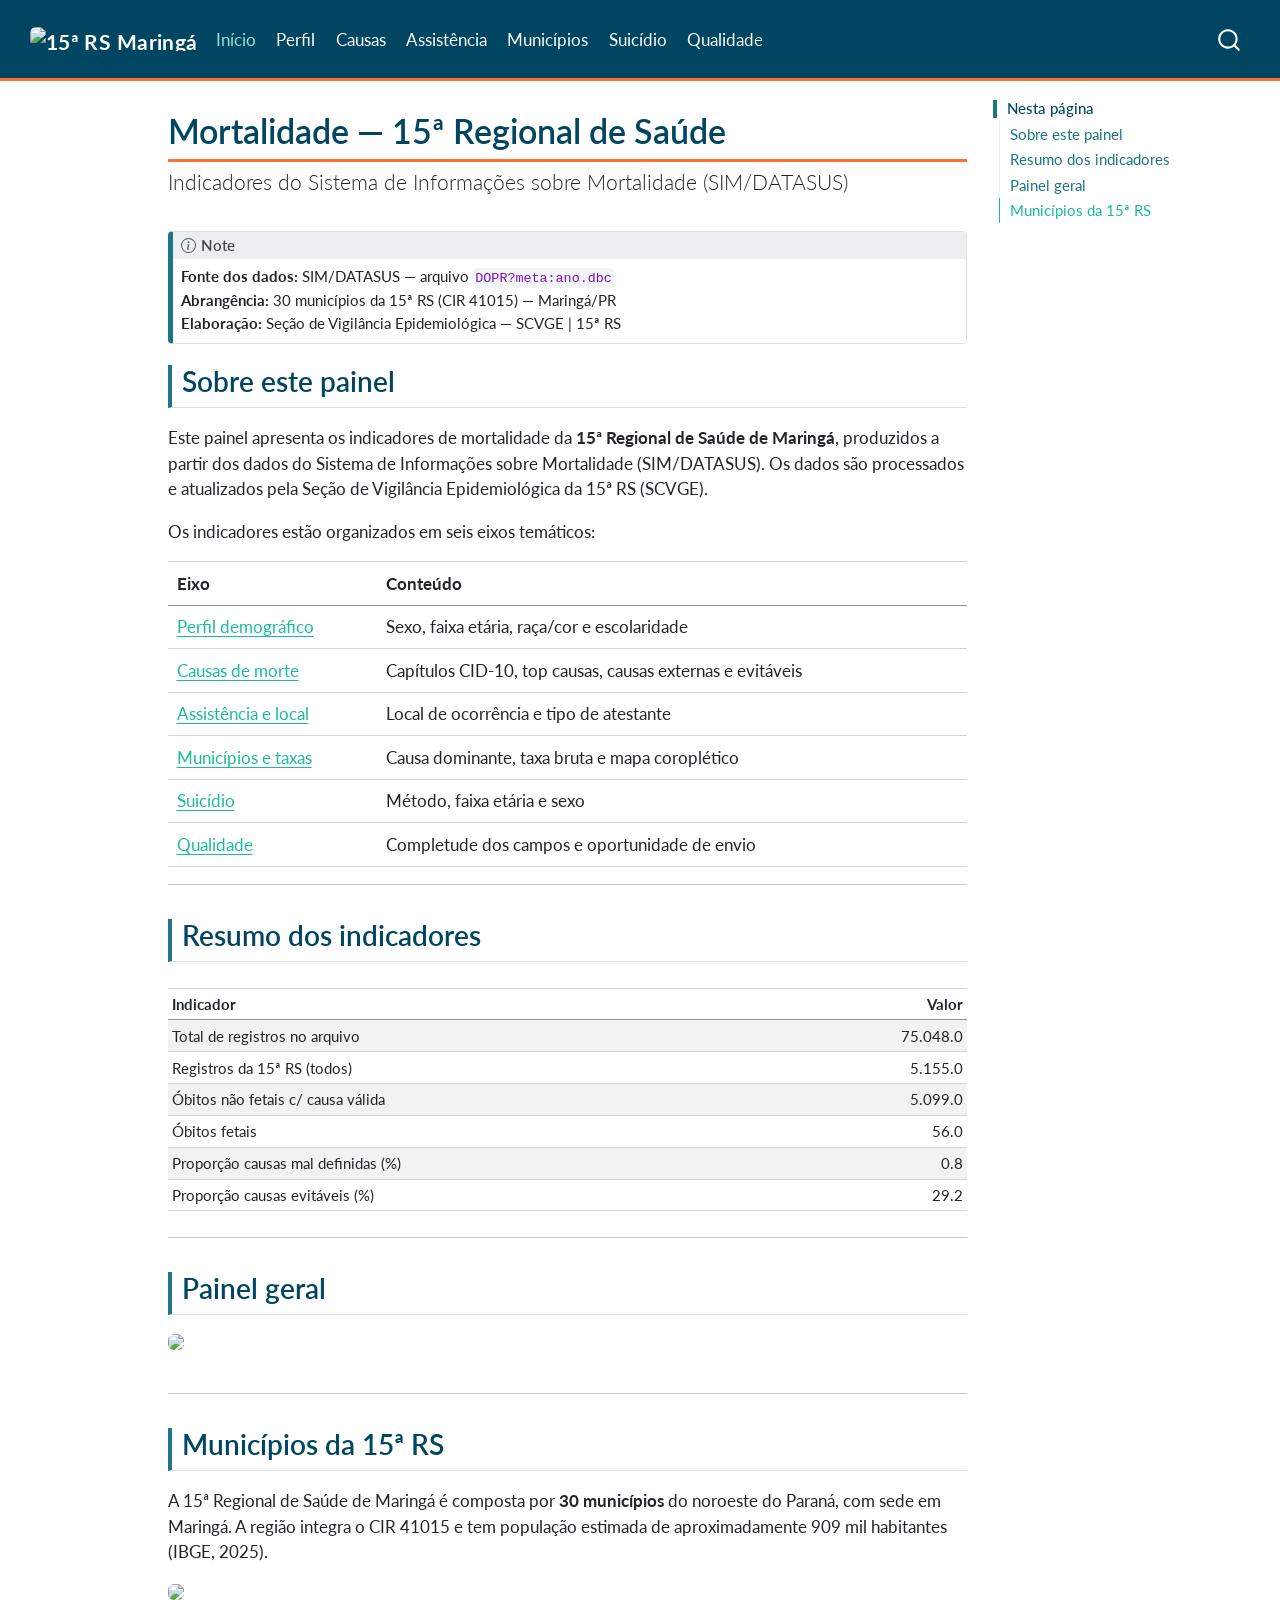
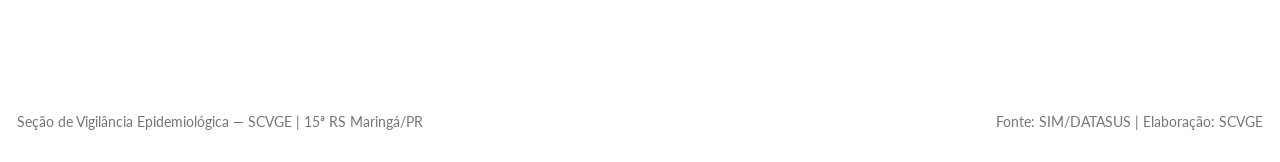
==== docs/index.html @ 686b9755 "Adiciona site renderizado — docs/" ====
<!DOCTYPE html>
<html xmlns="http://www.w3.org/1999/xhtml" lang="en" xml:lang="en"><head>

<meta charset="utf-8">
<meta name="generator" content="quarto-1.8.27">

<meta name="viewport" content="width=device-width, initial-scale=1.0, user-scalable=yes">


<title>Mortalidade — 15ª Regional de Saúde – SIM — 15ª RS Maringá</title>
<style>
code{white-space: pre-wrap;}
span.smallcaps{font-variant: small-caps;}
div.columns{display: flex; gap: min(4vw, 1.5em);}
div.column{flex: auto; overflow-x: auto;}
div.hanging-indent{margin-left: 1.5em; text-indent: -1.5em;}
ul.task-list{list-style: none;}
ul.task-list li input[type="checkbox"] {
  width: 0.8em;
  margin: 0 0.8em 0.2em -1em; /* quarto-specific, see https://github.com/quarto-dev/quarto-cli/issues/4556 */ 
  vertical-align: middle;
}
</style>


<script src="site_libs/quarto-nav/quarto-nav.js"></script>
<script src="site_libs/quarto-nav/headroom.min.js"></script>
<script src="site_libs/clipboard/clipboard.min.js"></script>
<script src="site_libs/quarto-search/autocomplete.umd.js"></script>
<script src="site_libs/quarto-search/fuse.min.js"></script>
<script src="site_libs/quarto-search/quarto-search.js"></script>
<meta name="quarto:offset" content="./">
<link href="./assets/favicon.png" rel="icon" type="image/png">
<script src="site_libs/quarto-html/quarto.js" type="module"></script>
<script src="site_libs/quarto-html/tabsets/tabsets.js" type="module"></script>
<script src="site_libs/quarto-html/axe/axe-check.js" type="module"></script>
<script src="site_libs/quarto-html/popper.min.js"></script>
<script src="site_libs/quarto-html/tippy.umd.min.js"></script>
<script src="site_libs/quarto-html/anchor.min.js"></script>
<link href="site_libs/quarto-html/tippy.css" rel="stylesheet">
<link href="site_libs/quarto-html/quarto-syntax-highlighting-ed96de9b727972fe78a7b5d16c58bf87.css" rel="stylesheet" id="quarto-text-highlighting-styles">
<script src="site_libs/bootstrap/bootstrap.min.js"></script>
<link href="site_libs/bootstrap/bootstrap-icons.css" rel="stylesheet">
<link href="site_libs/bootstrap/bootstrap-e845584784f8e2a905e6efd226bb7432.min.css" rel="stylesheet" append-hash="true" id="quarto-bootstrap" data-mode="light">
<script id="quarto-search-options" type="application/json">{
  "location": "navbar",
  "copy-button": false,
  "collapse-after": 3,
  "panel-placement": "end",
  "type": "overlay",
  "limit": 50,
  "keyboard-shortcut": [
    "f",
    "/",
    "s"
  ],
  "show-item-context": false,
  "language": {
    "search-no-results-text": "No results",
    "search-matching-documents-text": "matching documents",
    "search-copy-link-title": "Copy link to search",
    "search-hide-matches-text": "Hide additional matches",
    "search-more-match-text": "more match in this document",
    "search-more-matches-text": "more matches in this document",
    "search-clear-button-title": "Clear",
    "search-text-placeholder": "",
    "search-detached-cancel-button-title": "Cancel",
    "search-submit-button-title": "Submit",
    "search-label": "Search"
  }
}</script>
<style>html{ scroll-behavior: smooth; }</style>


<link rel="stylesheet" href="assets/custom.css">
</head>

<body class="nav-fixed quarto-light">

<div id="quarto-search-results"></div>
  <header id="quarto-header" class="headroom fixed-top">
    <nav class="navbar navbar-expand-lg " data-bs-theme="dark">
      <div class="navbar-container container-fluid">
      <div class="navbar-brand-container mx-auto">
    <a href="./index.html" class="navbar-brand navbar-brand-logo">
    <img src="./assets/logo.png" alt="15ª RS Maringá" class="navbar-logo light-content">
    <img src="./assets/logo.png" alt="15ª RS Maringá" class="navbar-logo dark-content">
    </a>
  </div>
            <div id="quarto-search" class="" title="Search"></div>
          <button class="navbar-toggler" type="button" data-bs-toggle="collapse" data-bs-target="#navbarCollapse" aria-controls="navbarCollapse" role="menu" aria-expanded="false" aria-label="Toggle navigation" onclick="if (window.quartoToggleHeadroom) { window.quartoToggleHeadroom(); }">
  <span class="navbar-toggler-icon"></span>
</button>
          <div class="collapse navbar-collapse" id="navbarCollapse">
            <ul class="navbar-nav navbar-nav-scroll me-auto">
  <li class="nav-item">
    <a class="nav-link active" href="./index.html" aria-current="page"> 
<span class="menu-text">Início</span></a>
  </li>  
  <li class="nav-item">
    <a class="nav-link" href="./demografico.html"> 
<span class="menu-text">Perfil</span></a>
  </li>  
  <li class="nav-item">
    <a class="nav-link" href="./causas.html"> 
<span class="menu-text">Causas</span></a>
  </li>  
  <li class="nav-item">
    <a class="nav-link" href="./assistencia.html"> 
<span class="menu-text">Assistência</span></a>
  </li>  
  <li class="nav-item">
    <a class="nav-link" href="./municipios.html"> 
<span class="menu-text">Municípios</span></a>
  </li>  
  <li class="nav-item">
    <a class="nav-link" href="./suicidio.html"> 
<span class="menu-text">Suicídio</span></a>
  </li>  
  <li class="nav-item">
    <a class="nav-link" href="./qualidade.html"> 
<span class="menu-text">Qualidade</span></a>
  </li>  
</ul>
          </div> <!-- /navcollapse -->
            <div class="quarto-navbar-tools">
</div>
      </div> <!-- /container-fluid -->
    </nav>
</header>
<!-- content -->
<div id="quarto-content" class="quarto-container page-columns page-rows-contents page-layout-article page-navbar">
<!-- sidebar -->
<!-- margin-sidebar -->
    <div id="quarto-margin-sidebar" class="sidebar margin-sidebar">
        <nav id="TOC" role="doc-toc" class="toc-active">
    <h2 id="toc-title">Nesta página</h2>
   
  <ul class="collapse">
  <li><a href="#sobre-este-painel" id="toc-sobre-este-painel" class="nav-link active" data-scroll-target="#sobre-este-painel">Sobre este painel</a></li>
  <li><a href="#resumo-dos-indicadores" id="toc-resumo-dos-indicadores" class="nav-link" data-scroll-target="#resumo-dos-indicadores">Resumo dos indicadores</a></li>
  <li><a href="#painel-geral" id="toc-painel-geral" class="nav-link" data-scroll-target="#painel-geral">Painel geral</a></li>
  <li><a href="#municípios-da-15ª-rs" id="toc-municípios-da-15ª-rs" class="nav-link" data-scroll-target="#municípios-da-15ª-rs">Municípios da 15ª RS</a></li>
  </ul>
</nav>
    </div>
<!-- main -->
<main class="content" id="quarto-document-content">

<header id="title-block-header" class="quarto-title-block default">
<div class="quarto-title">
<h1 class="title">Mortalidade — 15ª Regional de Saúde</h1>
<p class="subtitle lead">Indicadores do Sistema de Informações sobre Mortalidade (SIM/DATASUS)</p>
</div>



<div class="quarto-title-meta">

    
  
    
  </div>
  


</header>


<div class="callout callout-style-default callout-note callout-titled">
<div class="callout-header d-flex align-content-center">
<div class="callout-icon-container">
<i class="callout-icon"></i>
</div>
<div class="callout-title-container flex-fill">
Note
</div>
</div>
<div class="callout-body-container callout-body">
<p><strong>Fonte dos dados:</strong> SIM/DATASUS — arquivo <code>DOPR?meta:ano.dbc</code><br>
<strong>Abrangência:</strong> 30 municípios da 15ª RS (CIR 41015) — Maringá/PR<br>
<strong>Elaboração:</strong> Seção de Vigilância Epidemiológica — SCVGE | 15ª RS</p>
</div>
</div>
<section id="sobre-este-painel" class="level2">
<h2 class="anchored" data-anchor-id="sobre-este-painel">Sobre este painel</h2>
<p>Este painel apresenta os indicadores de mortalidade da <strong>15ª Regional de Saúde de Maringá</strong>, produzidos a partir dos dados do Sistema de Informações sobre Mortalidade (SIM/DATASUS). Os dados são processados e atualizados pela Seção de Vigilância Epidemiológica da 15ª RS (SCVGE).</p>
<p>Os indicadores estão organizados em seis eixos temáticos:</p>
<table class="caption-top table">
<thead>
<tr class="header">
<th>Eixo</th>
<th>Conteúdo</th>
</tr>
</thead>
<tbody>
<tr class="odd">
<td><a href="./demografico.html">Perfil demográfico</a></td>
<td>Sexo, faixa etária, raça/cor e escolaridade</td>
</tr>
<tr class="even">
<td><a href="./causas.html">Causas de morte</a></td>
<td>Capítulos CID-10, top causas, causas externas e evitáveis</td>
</tr>
<tr class="odd">
<td><a href="./assistencia.html">Assistência e local</a></td>
<td>Local de ocorrência e tipo de atestante</td>
</tr>
<tr class="even">
<td><a href="./municipios.html">Municípios e taxas</a></td>
<td>Causa dominante, taxa bruta e mapa coroplético</td>
</tr>
<tr class="odd">
<td><a href="./suicidio.html">Suicídio</a></td>
<td>Método, faixa etária e sexo</td>
</tr>
<tr class="even">
<td><a href="./qualidade.html">Qualidade</a></td>
<td>Completude dos campos e oportunidade de envio</td>
</tr>
</tbody>
</table>
<hr>
</section>
<section id="resumo-dos-indicadores" class="level2">
<h2 class="anchored" data-anchor-id="resumo-dos-indicadores">Resumo dos indicadores</h2>
<div class="cell">
<div class="cell-output-display">
<table class="caption-top table table-sm table-striped small">
<thead>
<tr class="header">
<th style="text-align: left;">Indicador</th>
<th style="text-align: right;">Valor</th>
</tr>
</thead>
<tbody>
<tr class="odd">
<td style="text-align: left;">Total de registros no arquivo</td>
<td style="text-align: right;">75.048.0</td>
</tr>
<tr class="even">
<td style="text-align: left;">Registros da 15ª RS (todos)</td>
<td style="text-align: right;">5.155.0</td>
</tr>
<tr class="odd">
<td style="text-align: left;">Óbitos não fetais c/ causa válida</td>
<td style="text-align: right;">5.099.0</td>
</tr>
<tr class="even">
<td style="text-align: left;">Óbitos fetais</td>
<td style="text-align: right;">56.0</td>
</tr>
<tr class="odd">
<td style="text-align: left;">Proporção causas mal definidas (%)</td>
<td style="text-align: right;">0.8</td>
</tr>
<tr class="even">
<td style="text-align: left;">Proporção causas evitáveis (%)</td>
<td style="text-align: right;">29.2</td>
</tr>
</tbody>
</table>
</div>
</div>
<hr>
</section>
<section id="painel-geral" class="level2">
<h2 class="anchored" data-anchor-id="painel-geral">Painel geral</h2>
<div class="cell">
<div class="cell-output-display">
<div>
<figure class="figure">
<p><img src="../SIM/outputs/g00_painel_resumo_2025.png" class="img-fluid figure-img" width="1800"></p>
</figure>
</div>
</div>
</div>
<hr>
</section>
<section id="municípios-da-15ª-rs" class="level2">
<h2 class="anchored" data-anchor-id="municípios-da-15ª-rs">Municípios da 15ª RS</h2>
<p>A 15ª Regional de Saúde de Maringá é composta por <strong>30 municípios</strong> do noroeste do Paraná, com sede em Maringá. A região integra o CIR 41015 e tem população estimada de aproximadamente 909 mil habitantes (IBGE, 2025).</p>
<div class="cell">
<div class="cell-output-display">
<div>
<figure class="figure">
<p><img src="../SIM/outputs/mapa_causabas_15rs_2025.png" class="img-fluid figure-img" width="1600"></p>
</figure>
</div>
</div>
</div>


</section>

</main> <!-- /main -->
<script id="quarto-html-after-body" type="application/javascript">
  window.document.addEventListener("DOMContentLoaded", function (event) {
    const icon = "";
    const anchorJS = new window.AnchorJS();
    anchorJS.options = {
      placement: 'right',
      icon: icon
    };
    anchorJS.add('.anchored');
    const isCodeAnnotation = (el) => {
      for (const clz of el.classList) {
        if (clz.startsWith('code-annotation-')) {                     
          return true;
        }
      }
      return false;
    }
    const onCopySuccess = function(e) {
      // button target
      const button = e.trigger;
      // don't keep focus
      button.blur();
      // flash "checked"
      button.classList.add('code-copy-button-checked');
      var currentTitle = button.getAttribute("title");
      button.setAttribute("title", "Copied!");
      let tooltip;
      if (window.bootstrap) {
        button.setAttribute("data-bs-toggle", "tooltip");
        button.setAttribute("data-bs-placement", "left");
        button.setAttribute("data-bs-title", "Copied!");
        tooltip = new bootstrap.Tooltip(button, 
          { trigger: "manual", 
            customClass: "code-copy-button-tooltip",
            offset: [0, -8]});
        tooltip.show();    
      }
      setTimeout(function() {
        if (tooltip) {
          tooltip.hide();
          button.removeAttribute("data-bs-title");
          button.removeAttribute("data-bs-toggle");
          button.removeAttribute("data-bs-placement");
        }
        button.setAttribute("title", currentTitle);
        button.classList.remove('code-copy-button-checked');
      }, 1000);
      // clear code selection
      e.clearSelection();
    }
    const getTextToCopy = function(trigger) {
      const outerScaffold = trigger.parentElement.cloneNode(true);
      const codeEl = outerScaffold.querySelector('code');
      for (const childEl of codeEl.children) {
        if (isCodeAnnotation(childEl)) {
          childEl.remove();
        }
      }
      return codeEl.innerText;
    }
    const clipboard = new window.ClipboardJS('.code-copy-button:not([data-in-quarto-modal])', {
      text: getTextToCopy
    });
    clipboard.on('success', onCopySuccess);
    if (window.document.getElementById('quarto-embedded-source-code-modal')) {
      const clipboardModal = new window.ClipboardJS('.code-copy-button[data-in-quarto-modal]', {
        text: getTextToCopy,
        container: window.document.getElementById('quarto-embedded-source-code-modal')
      });
      clipboardModal.on('success', onCopySuccess);
    }
      var localhostRegex = new RegExp(/^(?:http|https):\/\/localhost\:?[0-9]*\//);
      var mailtoRegex = new RegExp(/^mailto:/);
        var filterRegex = new RegExp('/' + window.location.host + '/');
      var isInternal = (href) => {
          return filterRegex.test(href) || localhostRegex.test(href) || mailtoRegex.test(href);
      }
      // Inspect non-navigation links and adorn them if external
     var links = window.document.querySelectorAll('a[href]:not(.nav-link):not(.navbar-brand):not(.toc-action):not(.sidebar-link):not(.sidebar-item-toggle):not(.pagination-link):not(.no-external):not([aria-hidden]):not(.dropdown-item):not(.quarto-navigation-tool):not(.about-link)');
      for (var i=0; i<links.length; i++) {
        const link = links[i];
        if (!isInternal(link.href)) {
          // undo the damage that might have been done by quarto-nav.js in the case of
          // links that we want to consider external
          if (link.dataset.originalHref !== undefined) {
            link.href = link.dataset.originalHref;
          }
        }
      }
    function tippyHover(el, contentFn, onTriggerFn, onUntriggerFn) {
      const config = {
        allowHTML: true,
        maxWidth: 500,
        delay: 100,
        arrow: false,
        appendTo: function(el) {
            return el.parentElement;
        },
        interactive: true,
        interactiveBorder: 10,
        theme: 'quarto',
        placement: 'bottom-start',
      };
      if (contentFn) {
        config.content = contentFn;
      }
      if (onTriggerFn) {
        config.onTrigger = onTriggerFn;
      }
      if (onUntriggerFn) {
        config.onUntrigger = onUntriggerFn;
      }
      window.tippy(el, config); 
    }
    const noterefs = window.document.querySelectorAll('a[role="doc-noteref"]');
    for (var i=0; i<noterefs.length; i++) {
      const ref = noterefs[i];
      tippyHover(ref, function() {
        // use id or data attribute instead here
        let href = ref.getAttribute('data-footnote-href') || ref.getAttribute('href');
        try { href = new URL(href).hash; } catch {}
        const id = href.replace(/^#\/?/, "");
        const note = window.document.getElementById(id);
        if (note) {
          return note.innerHTML;
        } else {
          return "";
        }
      });
    }
    const xrefs = window.document.querySelectorAll('a.quarto-xref');
    const processXRef = (id, note) => {
      // Strip column container classes
      const stripColumnClz = (el) => {
        el.classList.remove("page-full", "page-columns");
        if (el.children) {
          for (const child of el.children) {
            stripColumnClz(child);
          }
        }
      }
      stripColumnClz(note)
      if (id === null || id.startsWith('sec-')) {
        // Special case sections, only their first couple elements
        const container = document.createElement("div");
        if (note.children && note.children.length > 2) {
          container.appendChild(note.children[0].cloneNode(true));
          for (let i = 1; i < note.children.length; i++) {
            const child = note.children[i];
            if (child.tagName === "P" && child.innerText === "") {
              continue;
            } else {
              container.appendChild(child.cloneNode(true));
              break;
            }
          }
          if (window.Quarto?.typesetMath) {
            window.Quarto.typesetMath(container);
          }
          return container.innerHTML
        } else {
          if (window.Quarto?.typesetMath) {
            window.Quarto.typesetMath(note);
          }
          return note.innerHTML;
        }
      } else {
        // Remove any anchor links if they are present
        const anchorLink = note.querySelector('a.anchorjs-link');
        if (anchorLink) {
          anchorLink.remove();
        }
        if (window.Quarto?.typesetMath) {
          window.Quarto.typesetMath(note);
        }
        if (note.classList.contains("callout")) {
          return note.outerHTML;
        } else {
          return note.innerHTML;
        }
      }
    }
    for (var i=0; i<xrefs.length; i++) {
      const xref = xrefs[i];
      tippyHover(xref, undefined, function(instance) {
        instance.disable();
        let url = xref.getAttribute('href');
        let hash = undefined; 
        if (url.startsWith('#')) {
          hash = url;
        } else {
          try { hash = new URL(url).hash; } catch {}
        }
        if (hash) {
          const id = hash.replace(/^#\/?/, "");
          const note = window.document.getElementById(id);
          if (note !== null) {
            try {
              const html = processXRef(id, note.cloneNode(true));
              instance.setContent(html);
            } finally {
              instance.enable();
              instance.show();
            }
          } else {
            // See if we can fetch this
            fetch(url.split('#')[0])
            .then(res => res.text())
            .then(html => {
              const parser = new DOMParser();
              const htmlDoc = parser.parseFromString(html, "text/html");
              const note = htmlDoc.getElementById(id);
              if (note !== null) {
                const html = processXRef(id, note);
                instance.setContent(html);
              } 
            }).finally(() => {
              instance.enable();
              instance.show();
            });
          }
        } else {
          // See if we can fetch a full url (with no hash to target)
          // This is a special case and we should probably do some content thinning / targeting
          fetch(url)
          .then(res => res.text())
          .then(html => {
            const parser = new DOMParser();
            const htmlDoc = parser.parseFromString(html, "text/html");
            const note = htmlDoc.querySelector('main.content');
            if (note !== null) {
              // This should only happen for chapter cross references
              // (since there is no id in the URL)
              // remove the first header
              if (note.children.length > 0 && note.children[0].tagName === "HEADER") {
                note.children[0].remove();
              }
              const html = processXRef(null, note);
              instance.setContent(html);
            } 
          }).finally(() => {
            instance.enable();
            instance.show();
          });
        }
      }, function(instance) {
      });
    }
        let selectedAnnoteEl;
        const selectorForAnnotation = ( cell, annotation) => {
          let cellAttr = 'data-code-cell="' + cell + '"';
          let lineAttr = 'data-code-annotation="' +  annotation + '"';
          const selector = 'span[' + cellAttr + '][' + lineAttr + ']';
          return selector;
        }
        const selectCodeLines = (annoteEl) => {
          const doc = window.document;
          const targetCell = annoteEl.getAttribute("data-target-cell");
          const targetAnnotation = annoteEl.getAttribute("data-target-annotation");
          const annoteSpan = window.document.querySelector(selectorForAnnotation(targetCell, targetAnnotation));
          const lines = annoteSpan.getAttribute("data-code-lines").split(",");
          const lineIds = lines.map((line) => {
            return targetCell + "-" + line;
          })
          let top = null;
          let height = null;
          let parent = null;
          if (lineIds.length > 0) {
              //compute the position of the single el (top and bottom and make a div)
              const el = window.document.getElementById(lineIds[0]);
              top = el.offsetTop;
              height = el.offsetHeight;
              parent = el.parentElement.parentElement;
            if (lineIds.length > 1) {
              const lastEl = window.document.getElementById(lineIds[lineIds.length - 1]);
              const bottom = lastEl.offsetTop + lastEl.offsetHeight;
              height = bottom - top;
            }
            if (top !== null && height !== null && parent !== null) {
              // cook up a div (if necessary) and position it 
              let div = window.document.getElementById("code-annotation-line-highlight");
              if (div === null) {
                div = window.document.createElement("div");
                div.setAttribute("id", "code-annotation-line-highlight");
                div.style.position = 'absolute';
                parent.appendChild(div);
              }
              div.style.top = top - 2 + "px";
              div.style.height = height + 4 + "px";
              div.style.left = 0;
              let gutterDiv = window.document.getElementById("code-annotation-line-highlight-gutter");
              if (gutterDiv === null) {
                gutterDiv = window.document.createElement("div");
                gutterDiv.setAttribute("id", "code-annotation-line-highlight-gutter");
                gutterDiv.style.position = 'absolute';
                const codeCell = window.document.getElementById(targetCell);
                const gutter = codeCell.querySelector('.code-annotation-gutter');
                gutter.appendChild(gutterDiv);
              }
              gutterDiv.style.top = top - 2 + "px";
              gutterDiv.style.height = height + 4 + "px";
            }
            selectedAnnoteEl = annoteEl;
          }
        };
        const unselectCodeLines = () => {
          const elementsIds = ["code-annotation-line-highlight", "code-annotation-line-highlight-gutter"];
          elementsIds.forEach((elId) => {
            const div = window.document.getElementById(elId);
            if (div) {
              div.remove();
            }
          });
          selectedAnnoteEl = undefined;
        };
          // Handle positioning of the toggle
      window.addEventListener(
        "resize",
        throttle(() => {
          elRect = undefined;
          if (selectedAnnoteEl) {
            selectCodeLines(selectedAnnoteEl);
          }
        }, 10)
      );
      function throttle(fn, ms) {
      let throttle = false;
      let timer;
        return (...args) => {
          if(!throttle) { // first call gets through
              fn.apply(this, args);
              throttle = true;
          } else { // all the others get throttled
              if(timer) clearTimeout(timer); // cancel #2
              timer = setTimeout(() => {
                fn.apply(this, args);
                timer = throttle = false;
              }, ms);
          }
        };
      }
        // Attach click handler to the DT
        const annoteDls = window.document.querySelectorAll('dt[data-target-cell]');
        for (const annoteDlNode of annoteDls) {
          annoteDlNode.addEventListener('click', (event) => {
            const clickedEl = event.target;
            if (clickedEl !== selectedAnnoteEl) {
              unselectCodeLines();
              const activeEl = window.document.querySelector('dt[data-target-cell].code-annotation-active');
              if (activeEl) {
                activeEl.classList.remove('code-annotation-active');
              }
              selectCodeLines(clickedEl);
              clickedEl.classList.add('code-annotation-active');
            } else {
              // Unselect the line
              unselectCodeLines();
              clickedEl.classList.remove('code-annotation-active');
            }
          });
        }
    const findCites = (el) => {
      const parentEl = el.parentElement;
      if (parentEl) {
        const cites = parentEl.dataset.cites;
        if (cites) {
          return {
            el,
            cites: cites.split(' ')
          };
        } else {
          return findCites(el.parentElement)
        }
      } else {
        return undefined;
      }
    };
    var bibliorefs = window.document.querySelectorAll('a[role="doc-biblioref"]');
    for (var i=0; i<bibliorefs.length; i++) {
      const ref = bibliorefs[i];
      const citeInfo = findCites(ref);
      if (citeInfo) {
        tippyHover(citeInfo.el, function() {
          var popup = window.document.createElement('div');
          citeInfo.cites.forEach(function(cite) {
            var citeDiv = window.document.createElement('div');
            citeDiv.classList.add('hanging-indent');
            citeDiv.classList.add('csl-entry');
            var biblioDiv = window.document.getElementById('ref-' + cite);
            if (biblioDiv) {
              citeDiv.innerHTML = biblioDiv.innerHTML;
            }
            popup.appendChild(citeDiv);
          });
          return popup.innerHTML;
        });
      }
    }
  });
  </script>
</div> <!-- /content -->
<footer class="footer">
  <div class="nav-footer">
    <div class="nav-footer-left">
<p>Seção de Vigilância Epidemiológica — SCVGE | 15ª RS Maringá/PR</p>
</div>   
    <div class="nav-footer-center">
      &nbsp;
    </div>
    <div class="nav-footer-right">
<p>Fonte: SIM/DATASUS | Elaboração: SCVGE</p>
</div>
  </div>
</footer>




<script src="site_libs/quarto-html/zenscroll-min.js"></script>
</body></html>
---- docs/site_libs/quarto-html/tippy.css ----
.tippy-box[data-animation=fade][data-state=hidden]{opacity:0}[data-tippy-root]{max-width:calc(100vw - 10px)}.tippy-box{position:relative;background-color:#333;color:#fff;border-radius:4px;font-size:14px;line-height:1.4;white-space:normal;outline:0;transition-property:transform,visibility,opacity}.tippy-box[data-placement^=top]>.tippy-arrow{bottom:0}.tippy-box[data-placement^=top]>.tippy-arrow:before{bottom:-7px;left:0;border-width:8px 8px 0;border-top-color:initial;transform-origin:center top}.tippy-box[data-placement^=bottom]>.tippy-arrow{top:0}.tippy-box[data-placement^=bottom]>.tippy-arrow:before{top:-7px;left:0;border-width:0 8px 8px;border-bottom-color:initial;transform-origin:center bottom}.tippy-box[data-placement^=left]>.tippy-arrow{right:0}.tippy-box[data-placement^=left]>.tippy-arrow:before{border-width:8px 0 8px 8px;border-left-color:initial;right:-7px;transform-origin:center left}.tippy-box[data-placement^=right]>.tippy-arrow{left:0}.tippy-box[data-placement^=right]>.tippy-arrow:before{left:-7px;border-width:8px 8px 8px 0;border-right-color:initial;transform-origin:center right}.tippy-box[data-inertia][data-state=visible]{transition-timing-function:cubic-bezier(.54,1.5,.38,1.11)}.tippy-arrow{width:16px;height:16px;color:#333}.tippy-arrow:before{content:"";position:absolute;border-color:transparent;border-style:solid}.tippy-content{position:relative;padding:5px 9px;z-index:1}
---- docs/site_libs/quarto-html/quarto-syntax-highlighting-ed96de9b727972fe78a7b5d16c58bf87.css ----
/* quarto syntax highlight colors */
:root {
  --quarto-hl-ot-color: #003B4F;
  --quarto-hl-at-color: #657422;
  --quarto-hl-ss-color: #20794D;
  --quarto-hl-an-color: #5E5E5E;
  --quarto-hl-fu-color: #4758AB;
  --quarto-hl-st-color: #20794D;
  --quarto-hl-cf-color: #003B4F;
  --quarto-hl-op-color: #5E5E5E;
  --quarto-hl-er-color: #AD0000;
  --quarto-hl-bn-color: #AD0000;
  --quarto-hl-al-color: #AD0000;
  --quarto-hl-va-color: #111111;
  --quarto-hl-bu-color: inherit;
  --quarto-hl-ex-color: inherit;
  --quarto-hl-pp-color: #AD0000;
  --quarto-hl-in-color: #5E5E5E;
  --quarto-hl-vs-color: #20794D;
  --quarto-hl-wa-color: #5E5E5E;
  --quarto-hl-do-color: #5E5E5E;
  --quarto-hl-im-color: #00769E;
  --quarto-hl-ch-color: #20794D;
  --quarto-hl-dt-color: #AD0000;
  --quarto-hl-fl-color: #AD0000;
  --quarto-hl-co-color: #5E5E5E;
  --quarto-hl-cv-color: #5E5E5E;
  --quarto-hl-cn-color: #8f5902;
  --quarto-hl-sc-color: #5E5E5E;
  --quarto-hl-dv-color: #AD0000;
  --quarto-hl-kw-color: #003B4F;
}

/* other quarto variables */
:root {
  --quarto-font-monospace: SFMono-Regular, Menlo, Monaco, Consolas, "Liberation Mono", "Courier New", monospace;
}

/* syntax highlight based on Pandoc's rules */
pre > code.sourceCode > span {
  color: #003B4F;
}

code.sourceCode > span {
  color: #003B4F;
}

div.sourceCode,
div.sourceCode pre.sourceCode {
  color: #003B4F;
}

/* Normal */
code span {
  color: #003B4F;
}

/* Alert */
code span.al {
  color: #AD0000;
  font-style: inherit;
}

/* Annotation */
code span.an {
  color: #5E5E5E;
  font-style: inherit;
}

/* Attribute */
code span.at {
  color: #657422;
  font-style: inherit;
}

/* BaseN */
code span.bn {
  color: #AD0000;
  font-style: inherit;
}

/* BuiltIn */
code span.bu {
  font-style: inherit;
}

/* ControlFlow */
code span.cf {
  color: #003B4F;
  font-weight: bold;
  font-style: inherit;
}

/* Char */
code span.ch {
  color: #20794D;
  font-style: inherit;
}

/* Constant */
code span.cn {
  color: #8f5902;
  font-style: inherit;
}

/* Comment */
code span.co {
  color: #5E5E5E;
  font-style: inherit;
}

/* CommentVar */
code span.cv {
  color: #5E5E5E;
  font-style: italic;
}

/* Documentation */
code span.do {
  color: #5E5E5E;
  font-style: italic;
}

/* DataType */
code span.dt {
  color: #AD0000;
  font-style: inherit;
}

/* DecVal */
code span.dv {
  color: #AD0000;
  font-style: inherit;
}

/* Error */
code span.er {
  color: #AD0000;
  font-style: inherit;
}

/* Extension */
code span.ex {
  font-style: inherit;
}

/* Float */
code span.fl {
  color: #AD0000;
  font-style: inherit;
}

/* Function */
code span.fu {
  color: #4758AB;
  font-style: inherit;
}

/* Import */
code span.im {
  color: #00769E;
  font-style: inherit;
}

/* Information */
code span.in {
  color: #5E5E5E;
  font-style: inherit;
}

/* Keyword */
code span.kw {
  color: #003B4F;
  font-weight: bold;
  font-style: inherit;
}

/* Operator */
code span.op {
  color: #5E5E5E;
  font-style: inherit;
}

/* Other */
code span.ot {
  color: #003B4F;
  font-style: inherit;
}

/* Preprocessor */
code span.pp {
  color: #AD0000;
  font-style: inherit;
}

/* SpecialChar */
code span.sc {
  color: #5E5E5E;
  font-style: inherit;
}

/* SpecialString */
code span.ss {
  color: #20794D;
  font-style: inherit;
}

/* String */
code span.st {
  color: #20794D;
  font-style: inherit;
}

/* Variable */
code span.va {
  color: #111111;
  font-style: inherit;
}

/* VerbatimString */
code span.vs {
  color: #20794D;
  font-style: inherit;
}

/* Warning */
code span.wa {
  color: #5E5E5E;
  font-style: italic;
}

.prevent-inlining {
  content: "</";
}

/*# sourceMappingURL=0920dd6d7437995b8cdf7429764427b1.css.map */
---- docs/assets/custom.css ----
/* ── Paleta 15ª RS ────────────────────────────────────── */
:root {
  --rs-navy:  #004561;
  --rs-steel: #5891AD;
  --rs-teal:  #1C7685;
  --rs-orange:#FF6F31;
  --rs-gold:  #FFC000;
}

/* ── Navbar ───────────────────────────────────────────── */
.navbar { border-bottom: 3px solid var(--rs-orange); }
.navbar-brand { font-weight: 700; letter-spacing: .02em; }

/* ── Títulos ──────────────────────────────────────────── */
h1, h2, h3 { color: var(--rs-navy); }
h1 { border-bottom: 3px solid var(--rs-orange); padding-bottom: .4rem; }
h2 { border-left: 4px solid var(--rs-teal); padding-left: .6rem; }

/* ── Callout / destaque ───────────────────────────────── */
.callout-note   { border-left-color: var(--rs-teal)  !important; }
.callout-tip    { border-left-color: var(--rs-orange) !important; }
.callout-warning{ border-left-color: var(--rs-gold)  !important; }

/* ── Cards de indicador ───────────────────────────────── */
.card-indicador {
  background: #f8f9fa;
  border-left: 5px solid var(--rs-teal);
  border-radius: 6px;
  padding: 1rem 1.2rem;
  margin-bottom: 1rem;
}
.card-indicador .valor {
  font-size: 2.4rem;
  font-weight: 700;
  color: var(--rs-navy);
  line-height: 1.1;
}
.card-indicador .descricao {
  font-size: .9rem;
  color: #555;
  margin-top: .2rem;
}

/* ── Grid de cards ────────────────────────────────────── */
.grid-cards {
  display: grid;
  grid-template-columns: repeat(auto-fit, minmax(180px, 1fr));
  gap: 1rem;
  margin: 1.5rem 0;
}

/* ── Imagens ──────────────────────────────────────────── */
img { max-width: 100%; height: auto; border-radius: 6px; }

/* ── Footer ───────────────────────────────────────────── */
.page-footer {
  background: var(--rs-navy);
  color: #cde !important;
  font-size: .82rem;
  padding: .8rem 1.5rem;
}
.page-footer a { color: var(--rs-gold) !important; }

/* ── TOC ──────────────────────────────────────────────── */
#TOC a { color: var(--rs-teal); }
#TOC a:hover { color: var(--rs-orange); }
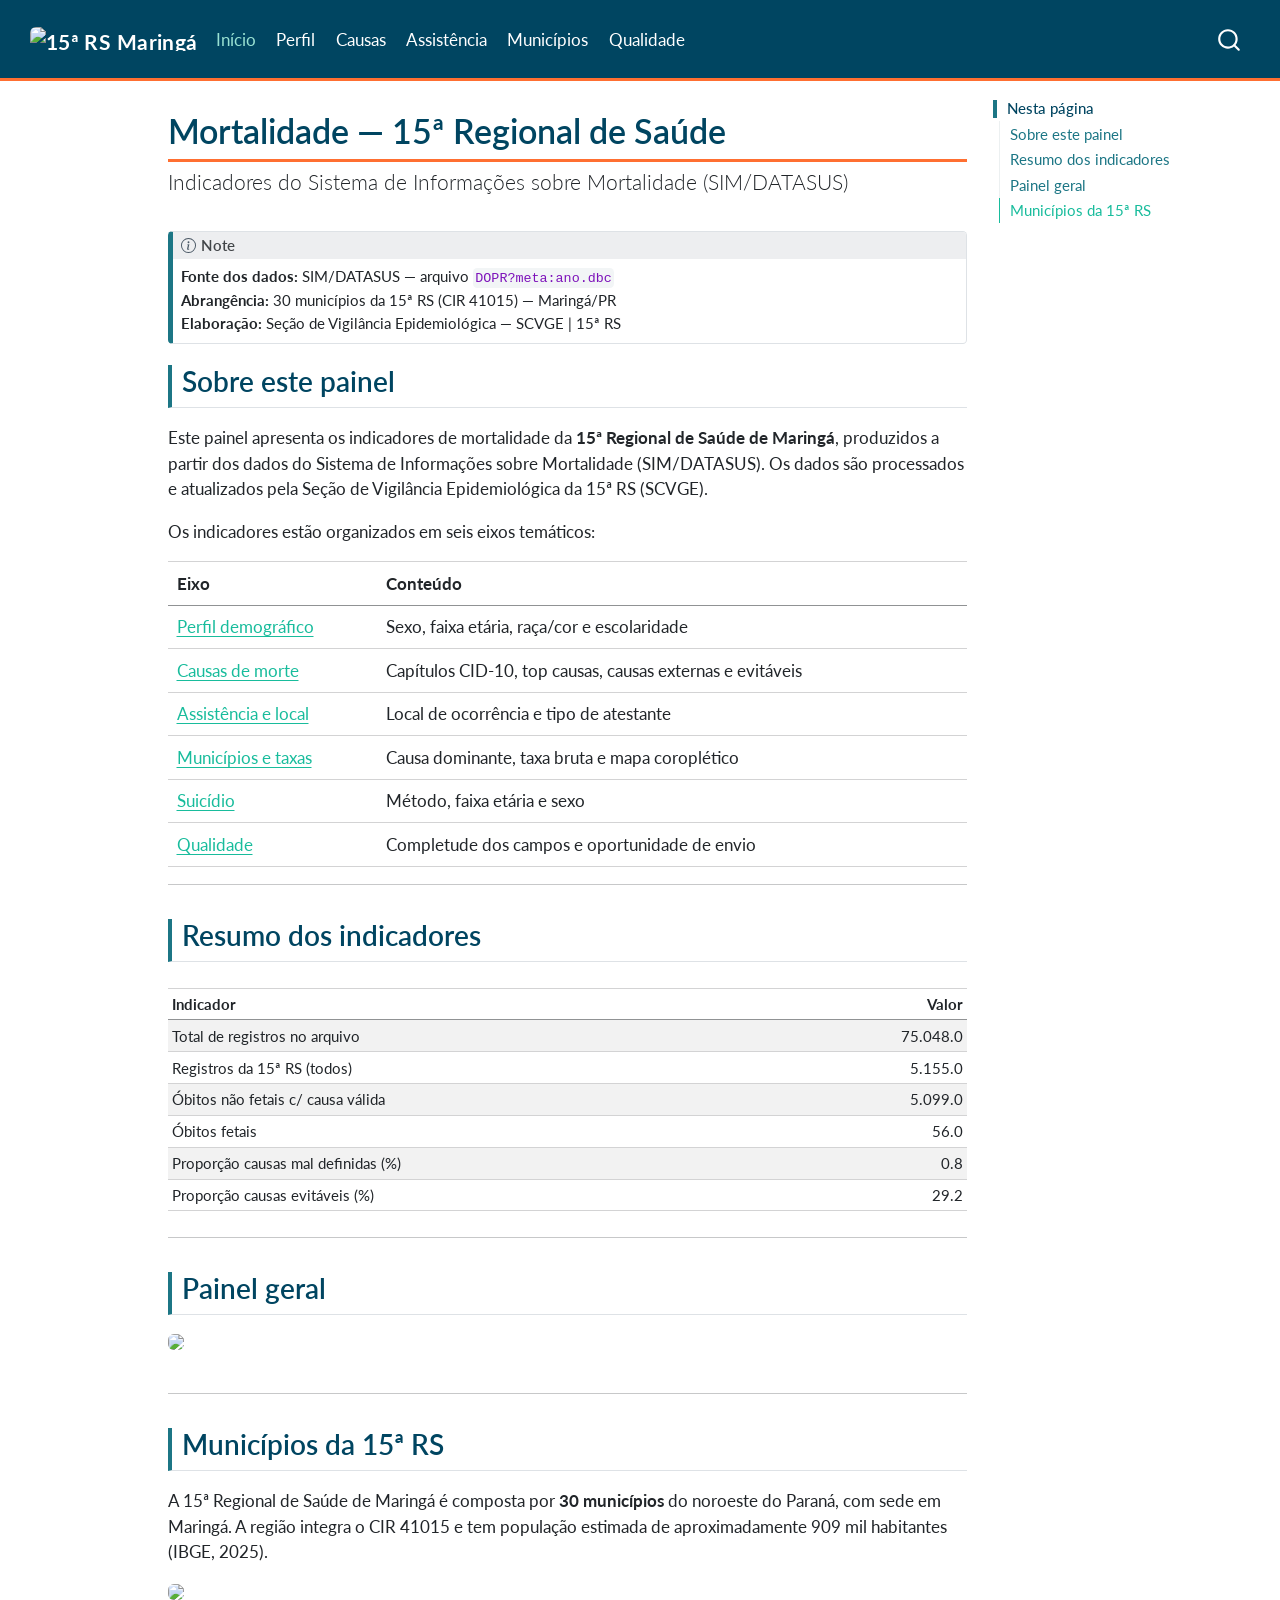
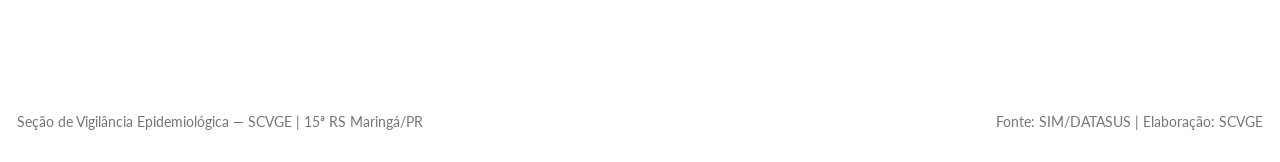
==== commit c0354317: "remove suicidio e reorganiza projeto" ====
--- a/docs/index.html
+++ b/docs/index.html
@@ -114,10 +114,6 @@
 <span class="menu-text">Municípios</span></a>
   </li>  
   <li class="nav-item">
-    <a class="nav-link" href="./suicidio.html"> 
-<span class="menu-text">Suicídio</span></a>
-  </li>  
-  <li class="nav-item">
     <a class="nav-link" href="./qualidade.html"> 
 <span class="menu-text">Qualidade</span></a>
   </li>  
@@ -211,7 +207,7 @@
 <td>Causa dominante, taxa bruta e mapa coroplético</td>
 </tr>
 <tr class="odd">
-<td><a href="./suicidio.html">Suicídio</a></td>
+<td><a href="suicidio.qmd">Suicídio</a></td>
 <td>Método, faixa etária e sexo</td>
 </tr>
 <tr class="even">
